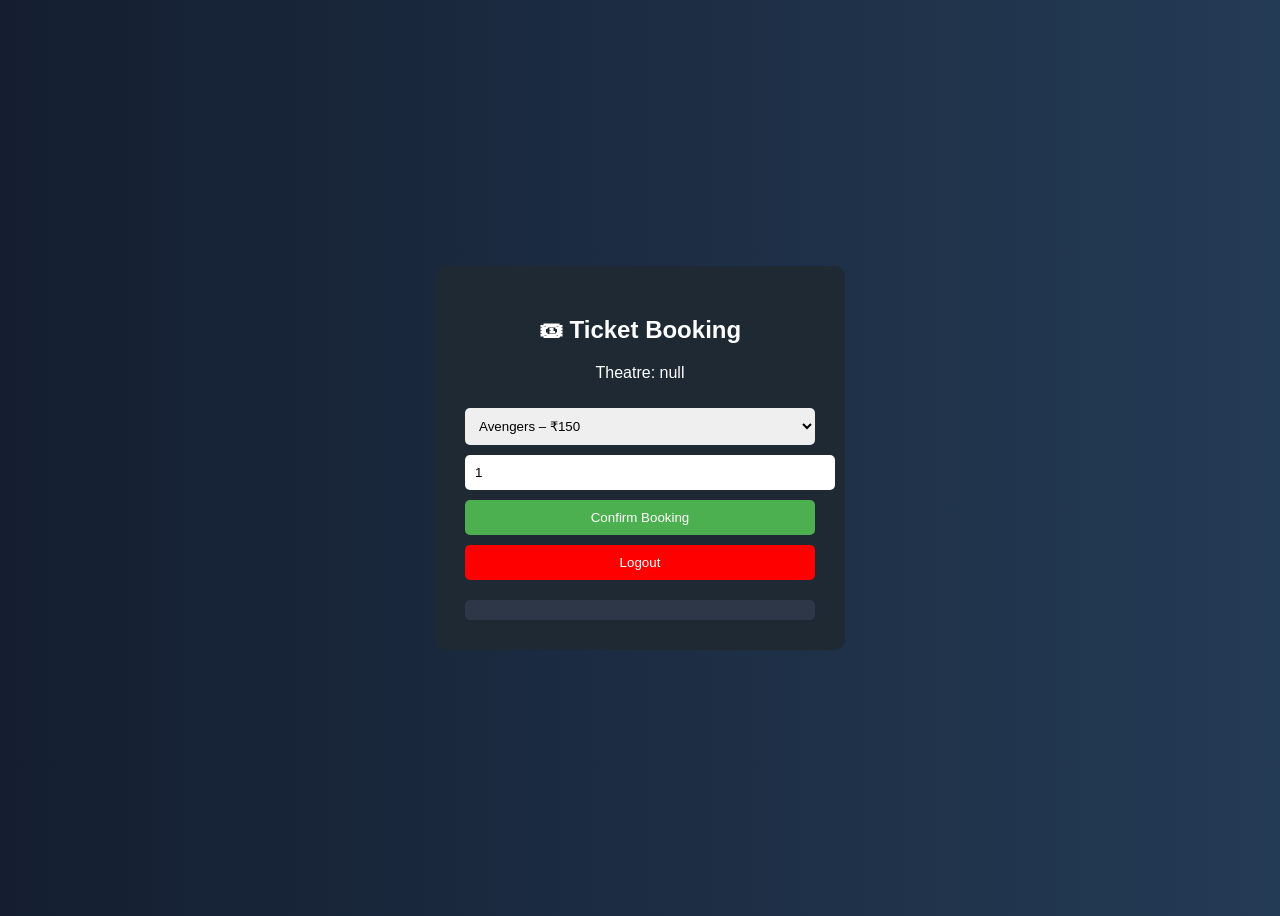
==== booking.html @ 5e5bc190 "Add files via upload" ====
<!DOCTYPE html>
<html>
<head>
    <title>Book Tickets</title>
    <style>
        body {
            font-family: Arial;
            background: linear-gradient(to right, #141e30, #243b55);
            display: flex;
            justify-content: center;
            align-items: center;
            height: 100vh;
            color: white;
        }
        .container {
            background: #1f2933;
            padding: 30px;
            width: 350px;
            border-radius: 10px;
            text-align: center;
        }
        select, input, button {
            width: 100%;
            padding: 10px;
            margin-top: 10px;
            border-radius: 5px;
            border: none;
        }
        button {
            background: #4CAF50;
            color: white;
        }
        .logout {
            background: red;
        }
        .summary {
            margin-top: 20px;
            background: #2d3748;
            padding: 10px;
            border-radius: 5px;
        }
    </style>
</head>
<body>

<div class="container">
    <h2>🎟 Ticket Booking</h2>

    <p id="theatreName"></p>

    <select id="movie">
        <option value="150">Avengers – ₹150</option>
        <option value="200">Inception – ₹200</option>
        <option value="180">Interstellar – ₹180</option>
    </select>

    <input type="number" id="tickets" min="1" value="1">

    <button onclick="confirmBooking()">Confirm Booking</button>
    <button class="logout" onclick="logout()">Logout</button>

    <div class="summary" id="summary"></div>
</div>

<script>
document.getElementById("theatreName").innerText =
    "Theatre: " + localStorage.getItem("theatre");

function confirmBooking() {
    let movie = document.getElementById("movie");
    let movieName = movie.options[movie.selectedIndex].text;
    let price = movie.value;
    let tickets = document.getElementById("tickets").value;

    if(tickets <= 0) {
        alert("Please select at least 1 ticket");
        return;
    }

    let total = price * tickets;

    document.getElementById("summary").innerHTML =
        "<h3>Booking Confirmed ✅</h3>" +
        "<p>User: " + localStorage.getItem("username") + "</p>" +
        "<p>" + movieName + "</p>" +
        "<p>Tickets: " + tickets + "</p>" +
        "<p>Total Price: ₹" + total + "</p>";
}

function logout() {
    localStorage.clear();
    window.location.href = "login.html";
}
</script>

</body>
</html>
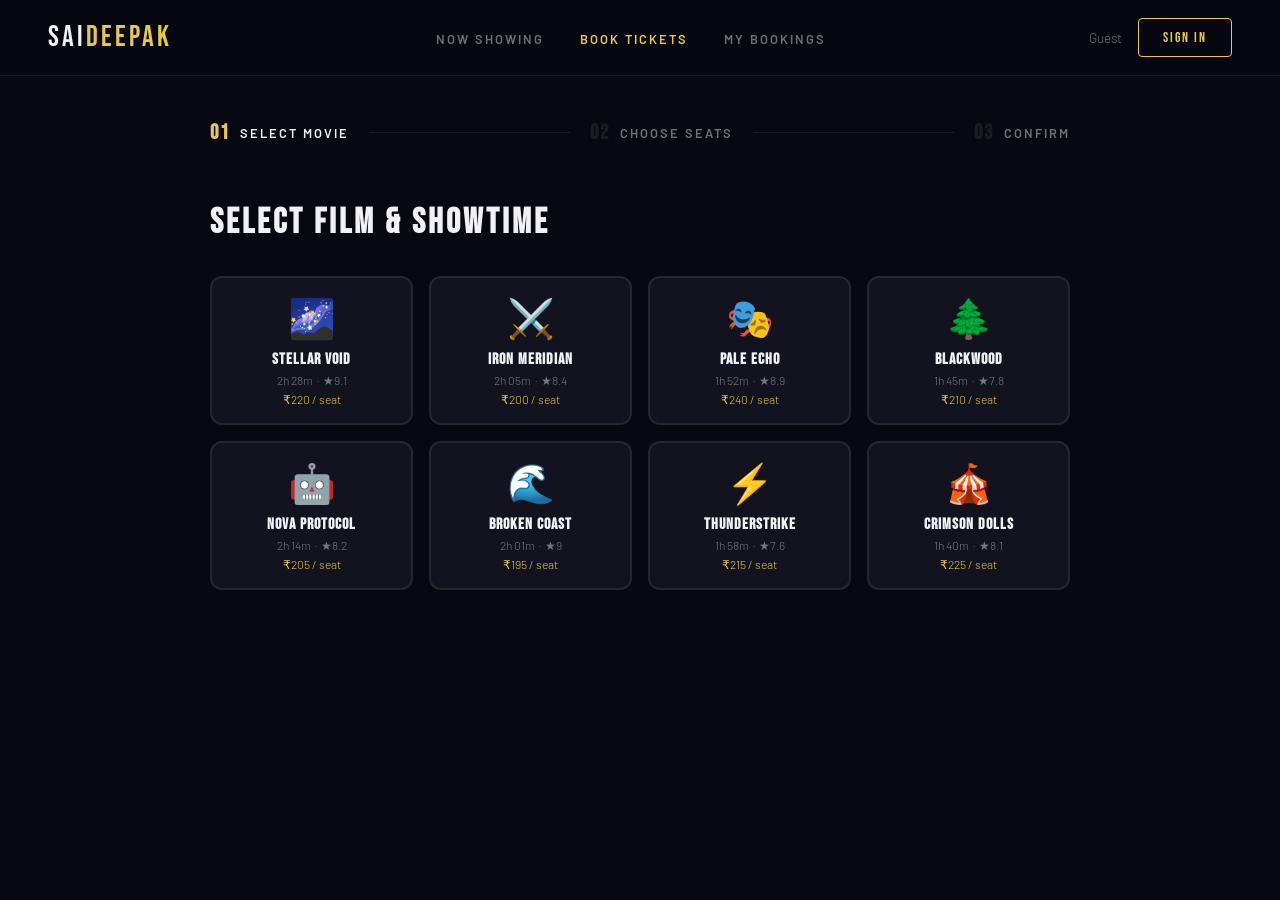
==== commit ee4453c6: "Add files via upload" ====
--- a/booking.html
+++ b/booking.html
@@ -1,97 +1,148 @@
-<!DOCTYPE html>
-<html>
-<head>
-    <title>Book Tickets</title>
-    <style>
-        body {
-            font-family: Arial;
-            background: linear-gradient(to right, #141e30, #243b55);
-            display: flex;
-            justify-content: center;
-            align-items: center;
-            height: 100vh;
-            color: white;
-        }
-        .container {
-            background: #1f2933;
-            padding: 30px;
-            width: 350px;
-            border-radius: 10px;
-            text-align: center;
-        }
-        select, input, button {
-            width: 100%;
-            padding: 10px;
-            margin-top: 10px;
-            border-radius: 5px;
-            border: none;
-        }
-        button {
-            background: #4CAF50;
-            color: white;
-        }
-        .logout {
-            background: red;
-        }
-        .summary {
-            margin-top: 20px;
-            background: #2d3748;
-            padding: 10px;
-            border-radius: 5px;
-        }
-    </style>
-</head>
-<body>
-
-<div class="container">
-    <h2>🎟 Ticket Booking</h2>
-
-    <p id="theatreName"></p>
-
-    <select id="movie">
-        <option value="150">Avengers – ₹150</option>
-        <option value="200">Inception – ₹200</option>
-        <option value="180">Interstellar – ₹180</option>
-    </select>
-
-    <input type="number" id="tickets" min="1" value="1">
-
-    <button onclick="confirmBooking()">Confirm Booking</button>
-    <button class="logout" onclick="logout()">Logout</button>
-
-    <div class="summary" id="summary"></div>
-</div>
-
-<script>
-document.getElementById("theatreName").innerText =
-    "Theatre: " + localStorage.getItem("theatre");
-
-function confirmBooking() {
-    let movie = document.getElementById("movie");
-    let movieName = movie.options[movie.selectedIndex].text;
-    let price = movie.value;
-    let tickets = document.getElementById("tickets").value;
-
-    if(tickets <= 0) {
-        alert("Please select at least 1 ticket");
-        return;
-    }
-
-    let total = price * tickets;
-
-    document.getElementById("summary").innerHTML =
-        "<h3>Booking Confirmed ✅</h3>" +
-        "<p>User: " + localStorage.getItem("username") + "</p>" +
-        "<p>" + movieName + "</p>" +
-        "<p>Tickets: " + tickets + "</p>" +
-        "<p>Total Price: ₹" + total + "</p>";
-}
-
-function logout() {
-    localStorage.clear();
-    window.location.href = "login.html";
-}
-</script>
-
-</body>
-</html>
+<!DOCTYPE html>
+<html lang="en">
+<head>
+  <meta charset="UTF-8"/>
+  <meta name="viewport" content="width=device-width, initial-scale=1.0"/>
+  <title>Sai Deepak — Book Tickets</title>
+  <link rel="stylesheet" href="style.css"/>
+  <link href="https://fonts.googleapis.com/css2?family=Bebas+Neue&family=Barlow:ital,wght@0,300;0,400;0,600;1,300&display=swap" rel="stylesheet"/>
+</head>
+<body>
+
+<nav class="navbar">
+  <div class="logo"><a href="index.html">SAI<span>DEEPAK</span></a></div>
+  <ul class="nav-links">
+    <li><a href="index.html">Now Showing</a></li>
+    <li><a href="booking.html" class="active">Book Tickets</a></li>
+    <li><a href="index.html#myBookings">My Bookings</a></li>
+  </ul>
+  <div class="nav-user">
+    <span id="userGreeting">Guest</span>
+    <button class="btn-outline nav-auth-btn" onclick="openModal('loginModal')">Sign In</button>
+  </div>
+</nav>
+
+<section class="booking-page">
+  <div class="booking-container">
+
+    <!-- STEP INDICATOR -->
+    <div class="steps">
+      <div class="step active" id="step1ind"><span>01</span> Select Movie</div>
+      <div class="step-line"></div>
+      <div class="step" id="step2ind"><span>02</span> Choose Seats</div>
+      <div class="step-line"></div>
+      <div class="step" id="step3ind"><span>03</span> Confirm</div>
+    </div>
+
+    <!-- STEP 1: Select Movie & Showtime -->
+    <div class="booking-step" id="step1">
+      <h2>SELECT FILM & SHOWTIME</h2>
+      <div class="movie-select-grid" id="movieSelectGrid"></div>
+
+      <div class="showtime-section hidden" id="showtimeSection">
+        <h3>SELECT DATE</h3>
+        <div class="date-pills" id="datePills"></div>
+        <h3>SELECT SHOWTIME</h3>
+        <div class="time-pills" id="timePills"></div>
+        <button class="btn-primary" onclick="goToStep(2)" id="continueToSeats" disabled>CONTINUE TO SEATS →</button>
+      </div>
+    </div>
+
+    <!-- STEP 2: Seat Selection -->
+    <div class="booking-step hidden" id="step2">
+      <h2>CHOOSE YOUR SEATS</h2>
+      <div class="screen-label">— SCREEN —</div>
+      <div class="seat-map" id="seatMap"></div>
+      <div class="seat-legend">
+        <span><i class="seat-demo available"></i> Available</span>
+        <span><i class="seat-demo selected"></i> Selected</span>
+        <span><i class="seat-demo taken"></i> Taken</span>
+      </div>
+      <div class="seat-summary" id="seatSummary">Selected: <strong id="selectedSeatsDisplay">None</strong></div>
+      <div class="step-actions">
+        <button class="btn-outline" onclick="goToStep(1)">← Back</button>
+        <button class="btn-primary" id="continueToConfirm" onclick="goToStep(3)" disabled>REVIEW ORDER →</button>
+      </div>
+    </div>
+
+    <!-- STEP 3: Confirm -->
+    <div class="booking-step hidden" id="step3">
+      <h2>CONFIRM BOOKING</h2>
+      <div class="confirmation-card" id="confirmationCard"></div>
+
+      <div class="form-group">
+        <label>Your Name</label>
+        <input type="text" id="confirmName" placeholder="Full Name" required/>
+      </div>
+      <div class="form-group">
+        <label>Email</label>
+        <input type="email" id="confirmEmail" placeholder="you@email.com" required/>
+      </div>
+      <div class="form-group">
+        <label>Card Number (demo)</label>
+        <input type="text" id="cardNumber" placeholder="1234 5678 9012 3456" maxlength="19" oninput="formatCard(this)"/>
+      </div>
+      <div class="form-row">
+        <div class="form-group">
+          <label>Expiry</label>
+          <input type="text" id="cardExpiry" placeholder="MM/YY" maxlength="5"/>
+        </div>
+        <div class="form-group">
+          <label>CVV</label>
+          <input type="text" id="cardCVV" placeholder="123" maxlength="3"/>
+        </div>
+      </div>
+
+      <div class="step-actions">
+        <button class="btn-outline" onclick="goToStep(2)">← Back</button>
+        <button class="btn-primary" onclick="submitBooking()">PAY & CONFIRM 🎬</button>
+      </div>
+    </div>
+
+  </div>
+</section>
+
+<!-- SUCCESS MODAL -->
+<div class="modal-overlay hidden" id="successModal">
+  <div class="modal success-modal">
+    <div class="success-icon">🎟️</div>
+    <h2>BOOKING CONFIRMED!</h2>
+    <div id="successDetails"></div>
+    <button class="btn-primary" onclick="window.location.href='index.html'">BACK TO HOME</button>
+  </div>
+</div>
+
+<!-- LOGIN MODAL -->
+<div class="modal-overlay hidden" id="loginModal">
+  <div class="modal">
+    <button class="modal-close" onclick="closeModal('loginModal')">✕</button>
+    <h2>SIGN IN</h2>
+    <form id="loginForm" onsubmit="handleLogin(event)">
+      <div class="form-group"><label>Email</label><input type="email" id="loginEmail" placeholder="you@email.com" required/></div>
+      <div class="form-group"><label>Password</label><input type="password" id="loginPassword" placeholder="••••••••" required/></div>
+      <button type="submit" class="btn-primary full-width">Sign In</button>
+      <p class="form-switch" style="text-align:center;margin-top:12px;">No account? <a href="#" onclick="switchModal('loginModal','registerModal')">Sign Up</a></p>
+    </form>
+  </div>
+</div>
+
+<!-- REGISTER MODAL -->
+<div class="modal-overlay hidden" id="registerModal">
+  <div class="modal">
+    <button class="modal-close" onclick="closeModal('registerModal')">✕</button>
+    <h2>CREATE ACCOUNT</h2>
+    <form id="registerForm" onsubmit="handleRegister(event)">
+      <div class="form-group"><label>Full Name</label><input type="text" id="regName" placeholder="Your Name" required/></div>
+      <div class="form-group"><label>Email</label><input type="email" id="regEmail" placeholder="you@email.com" required/></div>
+      <div class="form-group"><label>Password</label><input type="password" id="regPassword" placeholder="••••••••" required/></div>
+      <button type="submit" class="btn-primary full-width">Create Account</button>
+      <p class="form-switch" style="text-align:center;margin-top:12px;">Already have an account? <a href="#" onclick="switchModal('registerModal','loginModal')">Sign In</a></p>
+    </form>
+  </div>
+</div>
+
+<div class="toast hidden" id="toast"></div>
+<script src="app.js"></script>
+<script src="booking.js"></script>
+</body>
+</html>
--- a/style.css
+++ b/style.css
@@ -0,0 +1,507 @@
+/* ===== CSS VARIABLES ===== */
+:root {
+  --black: #080810;
+  --dark: #0e0e1a;
+  --card: #13131f;
+  --card2: #1a1a2a;
+  --border: rgba(255,255,255,0.08);
+  --gold: #e8c84a;
+  --gold2: #f5d76e;
+  --red: #e63946;
+  --white: #f0f0f5;
+  --muted: rgba(240,240,245,0.45);
+  --font-display: 'Bebas Neue', sans-serif;
+  --font-body: 'Barlow', sans-serif;
+  --radius: 12px;
+  --transition: 0.25s cubic-bezier(0.4,0,0.2,1);
+}
+
+*, *::before, *::after { box-sizing: border-box; margin: 0; padding: 0; }
+
+html { scroll-behavior: smooth; }
+
+body {
+  background: var(--black);
+  color: var(--white);
+  font-family: var(--font-body);
+  font-weight: 300;
+  min-height: 100vh;
+  overflow-x: hidden;
+}
+
+a { color: inherit; text-decoration: none; }
+
+/* ===== SCROLLBAR ===== */
+::-webkit-scrollbar { width: 6px; }
+::-webkit-scrollbar-track { background: var(--dark); }
+::-webkit-scrollbar-thumb { background: var(--gold); border-radius: 3px; }
+
+/* ===== NAVBAR ===== */
+.navbar {
+  position: fixed; top: 0; left: 0; right: 0; z-index: 100;
+  display: flex; align-items: center; justify-content: space-between;
+  padding: 18px 48px;
+  background: rgba(8,8,16,0.85);
+  backdrop-filter: blur(20px);
+  border-bottom: 1px solid var(--border);
+}
+
+.logo {
+  font-family: var(--font-display);
+  font-size: 1.8rem;
+  letter-spacing: 3px;
+  color: var(--white);
+}
+.logo span { color: var(--gold); }
+.logo a { text-decoration: none; }
+
+.nav-links {
+  display: flex; gap: 36px; list-style: none;
+}
+.nav-links a {
+  font-size: 0.8rem;
+  font-weight: 600;
+  letter-spacing: 2px;
+  text-transform: uppercase;
+  color: var(--muted);
+  transition: color var(--transition);
+}
+.nav-links a:hover, .nav-links a.active { color: var(--gold); }
+
+.nav-user {
+  display: flex; align-items: center; gap: 16px;
+  font-size: 0.85rem; color: var(--muted);
+}
+
+/* ===== BUTTONS ===== */
+.btn-primary {
+  display: inline-block;
+  padding: 14px 32px;
+  background: var(--gold);
+  color: var(--black);
+  font-family: var(--font-display);
+  font-size: 1rem;
+  letter-spacing: 2px;
+  border: none; border-radius: 4px;
+  cursor: pointer;
+  transition: background var(--transition), transform var(--transition), box-shadow var(--transition);
+}
+.btn-primary:hover {
+  background: var(--gold2);
+  transform: translateY(-2px);
+  box-shadow: 0 8px 30px rgba(232,200,74,0.35);
+}
+.btn-primary:active { transform: translateY(0); }
+.btn-primary.full-width { width: 100%; text-align: center; margin-top: 8px; }
+
+.btn-outline {
+  display: inline-block;
+  padding: 10px 24px;
+  background: transparent;
+  color: var(--gold);
+  font-family: var(--font-display);
+  font-size: 0.9rem;
+  letter-spacing: 2px;
+  border: 1px solid var(--gold);
+  border-radius: 4px;
+  cursor: pointer;
+  transition: all var(--transition);
+}
+.btn-outline:hover { background: var(--gold); color: var(--black); }
+
+/* ===== HERO ===== */
+.hero {
+  min-height: 100vh;
+  display: flex; align-items: center;
+  padding: 120px 48px 80px;
+  position: relative; overflow: hidden;
+}
+.hero-bg {
+  position: absolute; inset: 0;
+  background: radial-gradient(ellipse at 70% 50%, #1a0533 0%, #0d1f3c 40%, #080810 70%);
+  z-index: 0;
+}
+.hero-grain {
+  position: absolute; inset: 0;
+  background-image: url("data:image/svg+xml,%3Csvg viewBox='0 0 256 256' xmlns='http://www.w3.org/2000/svg'%3E%3Cfilter id='noise'%3E%3CfeTurbulence type='fractalNoise' baseFrequency='0.9' numOctaves='4' stitchTiles='stitch'/%3E%3C/filter%3E%3Crect width='100%25' height='100%25' filter='url(%23noise)' opacity='0.04'/%3E%3C/svg%3E");
+  opacity: 0.5;
+}
+
+.hero-content {
+  position: relative; z-index: 2;
+  max-width: 560px;
+  animation: fadeInUp 0.8s ease both;
+}
+.hero-sub {
+  font-size: 0.75rem; letter-spacing: 4px;
+  color: var(--gold); margin-bottom: 12px;
+}
+.hero-title {
+  font-family: var(--font-display);
+  font-size: clamp(4rem, 10vw, 8rem);
+  line-height: 0.9;
+  color: var(--white);
+  margin-bottom: 20px;
+}
+.hero-title em { color: var(--gold); font-style: normal; }
+.hero-desc { color: var(--muted); font-size: 1.05rem; line-height: 1.7; margin-bottom: 20px; }
+.hero-meta {
+  display: flex; gap: 20px; margin-bottom: 32px;
+  font-size: 0.85rem; color: var(--muted); letter-spacing: 1px;
+}
+
+.hero-poster {
+  position: absolute; right: 8%; top: 50%;
+  transform: translateY(-50%);
+  z-index: 2;
+  animation: fadeInRight 0.9s ease 0.2s both;
+}
+.poster-card.featured {
+  width: 280px; height: 420px;
+  border-radius: 16px; overflow: hidden;
+  box-shadow: 0 40px 80px rgba(0,0,0,0.7), 0 0 0 1px rgba(255,255,255,0.06);
+  transform: rotate(3deg);
+}
+.poster-img {
+  width: 100%; height: 100%;
+  display: flex; align-items: center; justify-content: center;
+}
+.poster-overlay-art { font-size: 6rem; opacity: 0.6; }
+
+/* ===== MOVIES SECTION ===== */
+.movies-section {
+  padding: 80px 48px;
+  background: var(--dark);
+}
+
+.section-header {
+  display: flex; align-items: center; justify-content: space-between;
+  margin-bottom: 40px;
+}
+.section-header h2 {
+  font-family: var(--font-display);
+  font-size: 2.5rem; letter-spacing: 4px;
+}
+
+.filter-bar { display: flex; gap: 10px; flex-wrap: wrap; }
+.filter-btn {
+  padding: 8px 20px;
+  background: transparent;
+  color: var(--muted);
+  border: 1px solid var(--border);
+  border-radius: 100px;
+  font-size: 0.75rem; letter-spacing: 2px;
+  font-family: var(--font-body); font-weight: 600;
+  text-transform: uppercase;
+  cursor: pointer;
+  transition: all var(--transition);
+}
+.filter-btn:hover, .filter-btn.active {
+  background: var(--gold); color: var(--black);
+  border-color: var(--gold);
+}
+
+.movies-grid {
+  display: grid;
+  grid-template-columns: repeat(auto-fill, minmax(220px, 1fr));
+  gap: 24px;
+}
+
+.movie-card {
+  background: var(--card);
+  border-radius: var(--radius);
+  overflow: hidden;
+  border: 1px solid var(--border);
+  transition: transform var(--transition), box-shadow var(--transition);
+  cursor: pointer;
+  animation: fadeInUp 0.5s ease both;
+}
+.movie-card:hover {
+  transform: translateY(-6px);
+  box-shadow: 0 20px 50px rgba(0,0,0,0.6);
+}
+.movie-thumb {
+  height: 300px;
+  display: flex; align-items: center; justify-content: center;
+  font-size: 4rem;
+  position: relative; overflow: hidden;
+}
+.movie-thumb-overlay {
+  position: absolute; inset: 0;
+  background: linear-gradient(to top, rgba(0,0,0,0.8), transparent);
+  display: flex; align-items: flex-end; padding: 16px;
+  opacity: 0; transition: opacity var(--transition);
+}
+.movie-card:hover .movie-thumb-overlay { opacity: 1; }
+
+.movie-info { padding: 16px; }
+.movie-title { font-family: var(--font-display); font-size: 1.2rem; letter-spacing: 1px; margin-bottom: 6px; }
+.movie-meta { font-size: 0.78rem; color: var(--muted); display: flex; gap: 12px; margin-bottom: 12px; }
+.movie-rating { color: var(--gold); font-weight: 600; }
+.movie-genre-tag {
+  display: inline-block;
+  padding: 3px 10px;
+  background: rgba(232,200,74,0.1);
+  color: var(--gold);
+  border-radius: 100px;
+  font-size: 0.7rem; letter-spacing: 1px; text-transform: uppercase;
+}
+
+/* ===== MY BOOKINGS ===== */
+.my-bookings-section { padding: 80px 48px; }
+
+.bookings-list { display: flex; flex-direction: column; gap: 16px; }
+
+.booking-item {
+  background: var(--card);
+  border: 1px solid var(--border);
+  border-radius: var(--radius);
+  padding: 20px 24px;
+  display: flex; align-items: center; gap: 20px;
+}
+.booking-item-icon { font-size: 2.5rem; }
+.booking-item-info h3 { font-family: var(--font-display); font-size: 1.3rem; letter-spacing: 1px; }
+.booking-item-info p { color: var(--muted); font-size: 0.85rem; margin-top: 4px; }
+.booking-badge {
+  margin-left: auto;
+  background: rgba(232,200,74,0.15);
+  color: var(--gold);
+  padding: 6px 14px;
+  border-radius: 100px;
+  font-size: 0.75rem; letter-spacing: 1px; font-weight: 600;
+}
+
+/* ===== BOOKING PAGE ===== */
+.booking-page {
+  min-height: 100vh;
+  padding: 120px 48px 80px;
+  background: var(--black);
+}
+
+.booking-container { max-width: 860px; margin: 0 auto; }
+
+.steps {
+  display: flex; align-items: center; margin-bottom: 56px;
+}
+.step {
+  display: flex; align-items: center; gap: 10px;
+  font-size: 0.8rem; letter-spacing: 2px; text-transform: uppercase;
+  color: var(--muted); font-weight: 600;
+  transition: color var(--transition);
+}
+.step span {
+  font-family: var(--font-display); font-size: 1.3rem;
+  color: var(--border);
+  transition: color var(--transition);
+}
+.step.active { color: var(--white); }
+.step.active span { color: var(--gold); }
+.step.done { color: var(--gold); }
+.step-line { flex: 1; height: 1px; background: var(--border); margin: 0 20px; }
+
+.booking-step h2 {
+  font-family: var(--font-display);
+  font-size: 2.2rem; letter-spacing: 3px;
+  margin-bottom: 32px;
+}
+
+/* Movie Select */
+.movie-select-grid {
+  display: grid;
+  grid-template-columns: repeat(auto-fill, minmax(180px, 1fr));
+  gap: 16px; margin-bottom: 40px;
+}
+.movie-select-card {
+  background: var(--card);
+  border: 2px solid var(--border);
+  border-radius: var(--radius);
+  padding: 16px; cursor: pointer;
+  transition: all var(--transition);
+  text-align: center;
+}
+.movie-select-card:hover { border-color: rgba(232,200,74,0.4); }
+.movie-select-card.selected { border-color: var(--gold); background: rgba(232,200,74,0.07); }
+.movie-select-card .card-emoji { font-size: 2.5rem; margin-bottom: 10px; }
+.movie-select-card h4 { font-family: var(--font-display); font-size: 1rem; letter-spacing: 1px; }
+.movie-select-card p { font-size: 0.75rem; color: var(--muted); margin-top: 4px; }
+
+/* Date & Time Pills */
+.showtime-section h3 {
+  font-family: var(--font-display);
+  font-size: 1.1rem; letter-spacing: 2px; color: var(--muted);
+  margin-bottom: 14px; margin-top: 28px;
+}
+.date-pills, .time-pills { display: flex; gap: 10px; flex-wrap: wrap; margin-bottom: 12px; }
+.date-pill, .time-pill {
+  padding: 10px 20px;
+  background: var(--card);
+  border: 1px solid var(--border);
+  border-radius: 8px;
+  cursor: pointer; font-size: 0.85rem;
+  transition: all var(--transition);
+}
+.date-pill:hover, .time-pill:hover { border-color: var(--gold); color: var(--gold); }
+.date-pill.selected, .time-pill.selected {
+  background: var(--gold); color: var(--black);
+  border-color: var(--gold); font-weight: 600;
+}
+.time-pill span { font-size: 0.7rem; color: var(--muted); display: block; }
+.time-pill.selected span { color: rgba(0,0,0,0.6); }
+
+/* SEAT MAP */
+.screen-label {
+  text-align: center; font-size: 0.75rem; letter-spacing: 6px;
+  color: var(--muted); margin-bottom: 32px;
+  padding-bottom: 16px;
+  border-bottom: 2px solid rgba(255,255,255,0.06);
+}
+
+.seat-map {
+  display: flex; flex-direction: column; gap: 10px;
+  align-items: center; margin-bottom: 24px;
+}
+.seat-row { display: flex; gap: 8px; align-items: center; }
+.seat-row-label {
+  width: 24px; text-align: right;
+  font-size: 0.7rem; color: var(--muted); margin-right: 8px;
+  font-weight: 600;
+}
+.seat {
+  width: 36px; height: 30px;
+  background: var(--card2);
+  border: 1px solid var(--border);
+  border-radius: 6px 6px 3px 3px;
+  cursor: pointer;
+  transition: all 0.15s ease;
+  position: relative;
+}
+.seat:hover:not(.taken) { background: rgba(232,200,74,0.25); border-color: var(--gold); }
+.seat.selected { background: var(--gold); border-color: var(--gold2); }
+.seat.taken { background: rgba(230,57,70,0.2); border-color: rgba(230,57,70,0.3); cursor: not-allowed; }
+.seat-gap { width: 20px; }
+
+.seat-legend { display: flex; gap: 24px; justify-content: center; margin-bottom: 20px; font-size: 0.8rem; color: var(--muted); }
+.seat-demo {
+  display: inline-block; width: 20px; height: 16px;
+  border-radius: 3px; border: 1px solid; margin-right: 6px;
+  vertical-align: middle;
+}
+.seat-demo.available { background: var(--card2); border-color: var(--border); }
+.seat-demo.selected { background: var(--gold); border-color: var(--gold); }
+.seat-demo.taken { background: rgba(230,57,70,0.2); border-color: rgba(230,57,70,0.3); }
+
+.seat-summary { text-align: center; font-size: 0.9rem; color: var(--muted); margin-bottom: 28px; }
+
+.step-actions { display: flex; gap: 16px; justify-content: flex-end; margin-top: 32px; }
+
+/* CONFIRMATION CARD */
+.confirmation-card {
+  background: var(--card);
+  border: 1px solid var(--border);
+  border-radius: var(--radius);
+  padding: 24px 28px;
+  margin-bottom: 28px;
+}
+.confirmation-card h3 { font-family: var(--font-display); font-size: 1.6rem; letter-spacing: 2px; margin-bottom: 14px; }
+.confirm-row { display: flex; justify-content: space-between; padding: 8px 0; border-bottom: 1px solid var(--border); font-size: 0.9rem; }
+.confirm-row:last-child { border: none; }
+.confirm-row span:first-child { color: var(--muted); }
+.confirm-total { margin-top: 12px; font-size: 1.1rem; font-weight: 600; color: var(--gold); }
+
+/* FORM */
+.form-group { margin-bottom: 18px; }
+.form-group label { display: block; font-size: 0.75rem; letter-spacing: 2px; text-transform: uppercase; color: var(--muted); margin-bottom: 8px; font-weight: 600; }
+.form-group input {
+  width: 100%;
+  padding: 13px 16px;
+  background: var(--card);
+  border: 1px solid var(--border);
+  border-radius: 8px;
+  color: var(--white);
+  font-family: var(--font-body);
+  font-size: 0.95rem;
+  transition: border-color var(--transition);
+}
+.form-group input:focus { outline: none; border-color: var(--gold); }
+.form-row { display: grid; grid-template-columns: 1fr 1fr; gap: 16px; }
+.form-switch { text-align: center; margin-top: 14px; font-size: 0.85rem; color: var(--muted); }
+.form-switch a { color: var(--gold); }
+
+/* SUCCESS MODAL */
+.success-modal { text-align: center; }
+.success-icon { font-size: 4rem; margin-bottom: 16px; }
+.success-modal h2 { font-family: var(--font-display); font-size: 2rem; letter-spacing: 3px; margin-bottom: 20px; color: var(--gold); }
+
+/* ===== MODAL ===== */
+.modal-overlay {
+  position: fixed; inset: 0; z-index: 200;
+  background: rgba(0,0,0,0.8); backdrop-filter: blur(8px);
+  display: flex; align-items: center; justify-content: center;
+  animation: fadeIn 0.2s ease;
+}
+.modal {
+  background: var(--card);
+  border: 1px solid var(--border);
+  border-radius: 16px;
+  padding: 40px;
+  width: 100%; max-width: 440px;
+  position: relative;
+  animation: slideUp 0.3s ease;
+}
+.modal h2 { font-family: var(--font-display); font-size: 2rem; letter-spacing: 3px; margin-bottom: 28px; }
+.modal-close {
+  position: absolute; top: 16px; right: 16px;
+  background: transparent; border: none;
+  color: var(--muted); font-size: 1.2rem; cursor: pointer;
+  width: 32px; height: 32px; border-radius: 50%;
+  transition: all var(--transition);
+}
+.modal-close:hover { background: rgba(255,255,255,0.08); color: var(--white); }
+
+/* ===== TOAST ===== */
+.toast {
+  position: fixed; bottom: 32px; right: 32px; z-index: 300;
+  background: var(--card2);
+  border: 1px solid var(--gold);
+  border-radius: 8px;
+  padding: 14px 24px;
+  font-size: 0.9rem;
+  animation: slideInRight 0.3s ease;
+  max-width: 320px;
+}
+.toast.success { border-color: #4caf50; color: #4caf50; }
+.toast.error { border-color: var(--red); color: var(--red); }
+
+/* ===== FOOTER ===== */
+.footer {
+  background: var(--dark);
+  border-top: 1px solid var(--border);
+  padding: 32px 48px;
+}
+.footer-inner { display: flex; align-items: center; justify-content: space-between; }
+.footer p { color: var(--muted); font-size: 0.8rem; }
+
+/* ===== UTILITIES ===== */
+.hidden { display: none !important; }
+
+/* ===== ANIMATIONS ===== */
+@keyframes fadeIn { from { opacity: 0; } to { opacity: 1; } }
+@keyframes fadeInUp { from { opacity: 0; transform: translateY(30px); } to { opacity: 1; transform: translateY(0); } }
+@keyframes fadeInRight { from { opacity: 0; transform: translateX(40px); } to { opacity: 1; transform: translateX(0); } }
+@keyframes slideUp { from { opacity: 0; transform: translateY(40px); } to { opacity: 1; transform: translateY(0); } }
+@keyframes slideInRight { from { opacity: 0; transform: translateX(30px); } to { opacity: 1; transform: translateX(0); } }
+
+/* ===== RESPONSIVE ===== */
+@media (max-width: 768px) {
+  .navbar { padding: 14px 20px; }
+  .nav-links { display: none; }
+  .hero { padding: 100px 20px 60px; flex-direction: column; }
+  .hero-poster { position: relative; right: auto; top: auto; transform: none; margin-top: 40px; }
+  .hero-title { font-size: 3.5rem; }
+  .movies-section, .booking-page, .my-bookings-section { padding: 60px 20px; }
+  .section-header { flex-direction: column; align-items: flex-start; gap: 16px; }
+  .steps { overflow-x: auto; }
+  .step-line { min-width: 30px; }
+  .form-row { grid-template-columns: 1fr; }
+  .footer-inner { flex-direction: column; gap: 16px; text-align: center; }
+}
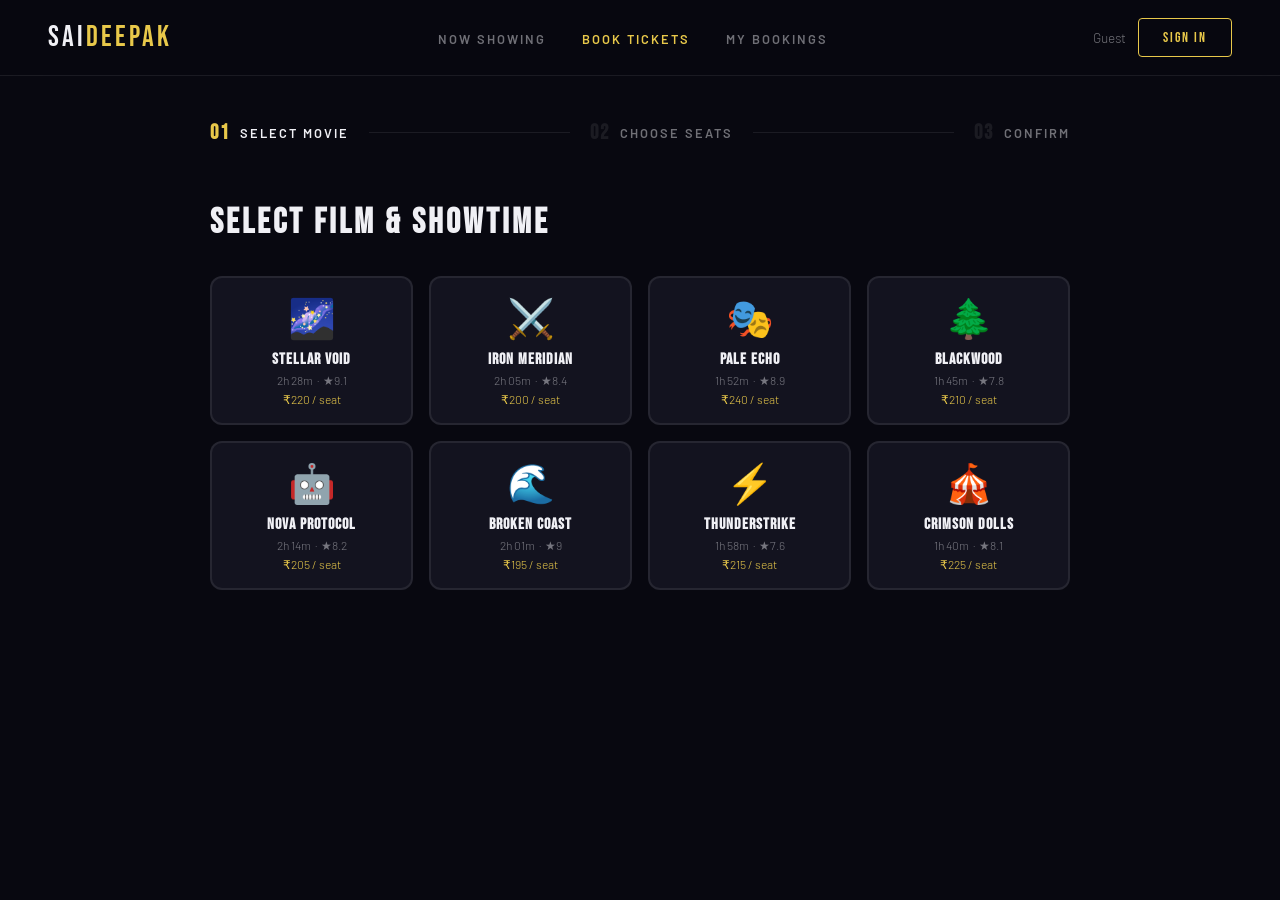
==== commit f30b3300: "Add files via upload" ====
--- a/booking.html
+++ b/booking.html
@@ -14,11 +14,12 @@
   <ul class="nav-links">
     <li><a href="index.html">Now Showing</a></li>
     <li><a href="booking.html" class="active">Book Tickets</a></li>
-    <li><a href="index.html#myBookings">My Bookings</a></li>
+    <li><a href="index.html" onclick="sessionStorage.setItem('showBookings','1')">My Bookings</a></li>
   </ul>
   <div class="nav-user">
     <span id="userGreeting">Guest</span>
-    <button class="btn-outline nav-auth-btn" onclick="openModal('loginModal')">Sign In</button>
+    <button class="btn-outline nav-auth-btn" id="authBtn" onclick="openModal('loginModal')">Sign In</button>
+    <button class="btn-outline nav-auth-btn hidden" id="logoutBtn" onclick="handleLogout()">Logout</button>
   </div>
 </nav>
 
@@ -36,7 +37,7 @@
 
     <!-- STEP 1: Select Movie & Showtime -->
     <div class="booking-step" id="step1">
-      <h2>SELECT FILM & SHOWTIME</h2>
+      <h2>SELECT FILM &amp; SHOWTIME</h2>
       <div class="movie-select-grid" id="movieSelectGrid"></div>
 
       <div class="showtime-section hidden" id="showtimeSection">
@@ -95,7 +96,7 @@
 
       <div class="step-actions">
         <button class="btn-outline" onclick="goToStep(2)">← Back</button>
-        <button class="btn-primary" onclick="submitBooking()">PAY & CONFIRM 🎬</button>
+        <button class="btn-primary" onclick="submitBooking()">PAY &amp; CONFIRM 🎬</button>
       </div>
     </div>
 
@@ -119,7 +120,7 @@
     <h2>SIGN IN</h2>
     <form id="loginForm" onsubmit="handleLogin(event)">
       <div class="form-group"><label>Email</label><input type="email" id="loginEmail" placeholder="you@email.com" required/></div>
-      <div class="form-group"><label>Password</label><input type="password" id="loginPassword" placeholder="••••••••" required/></div>
+      <div class="form-group"><label>Password</label><input type="password" id="loginPassword" placeholder="••••••••" maxlength="8" required/></div>
       <button type="submit" class="btn-primary full-width">Sign In</button>
       <p class="form-switch" style="text-align:center;margin-top:12px;">No account? <a href="#" onclick="switchModal('loginModal','registerModal')">Sign Up</a></p>
     </form>
@@ -134,7 +135,7 @@
     <form id="registerForm" onsubmit="handleRegister(event)">
       <div class="form-group"><label>Full Name</label><input type="text" id="regName" placeholder="Your Name" required/></div>
       <div class="form-group"><label>Email</label><input type="email" id="regEmail" placeholder="you@email.com" required/></div>
-      <div class="form-group"><label>Password</label><input type="password" id="regPassword" placeholder="••••••••" required/></div>
+      <div class="form-group"><label>Password</label><input type="password" id="regPassword" placeholder="••••••••" minlength="6" maxlength="8" required/></div>
       <button type="submit" class="btn-primary full-width">Create Account</button>
       <p class="form-switch" style="text-align:center;margin-top:12px;">Already have an account? <a href="#" onclick="switchModal('registerModal','loginModal')">Sign In</a></p>
     </form>
@@ -144,5 +145,33 @@
 <div class="toast hidden" id="toast"></div>
 <script src="app.js"></script>
 <script src="booking.js"></script>
+<script>
+  /* Auth UI for booking page */
+  function refreshAuthUI() {
+    const authBtn   = document.getElementById('authBtn');
+    const logoutBtn = document.getElementById('logoutBtn');
+    const greeting  = document.getElementById('userGreeting');
+    if (currentUser) {
+      if (greeting)  greeting.textContent = currentUser.name;
+      authBtn?.classList.add('hidden');
+      logoutBtn?.classList.remove('hidden');
+    } else {
+      if (greeting) greeting.textContent = 'Guest';
+      authBtn?.classList.remove('hidden');
+      logoutBtn?.classList.add('hidden');
+    }
+  }
+  async function handleLogout() {
+    if (USE_PHP_API) { try { await apiCall('logout',{},'POST'); } catch(_){} }
+    currentUser = null;
+    localStorage.removeItem('cvUser');
+    localStorage.removeItem('cvBookings');
+    refreshAuthUI();
+    showToast('Signed out.', 'success');
+  }
+  const _orig = updateUserUI;
+  updateUserUI = function(){ _orig(); refreshAuthUI(); };
+  refreshAuthUI();
+</script>
 </body>
 </html>
--- a/style.css
+++ b/style.css
@@ -69,8 +69,29 @@
 .nav-links a:hover, .nav-links a.active { color: var(--gold); }
 
 .nav-user {
-  display: flex; align-items: center; gap: 16px;
+  display: flex; align-items: center; gap: 12px;
   font-size: 0.85rem; color: var(--muted);
+}
+
+.round-emoji-btn {
+  display: inline-flex;
+  align-items: center;
+  justify-content: center;
+  width: 34px;
+  height: 34px;
+  border-radius: 50%;
+  border: 1px solid var(--gold);
+  background: rgba(232,200,74,0.15);
+  color: var(--gold);
+  text-decoration: none;
+  font-size: 0.95rem;
+  transition: all var(--transition);
+}
+
+.round-emoji-btn:hover {
+  background: var(--gold);
+  color: var(--black);
+  transform: scale(1.07);
 }
 
 /* ===== BUTTONS ===== */
